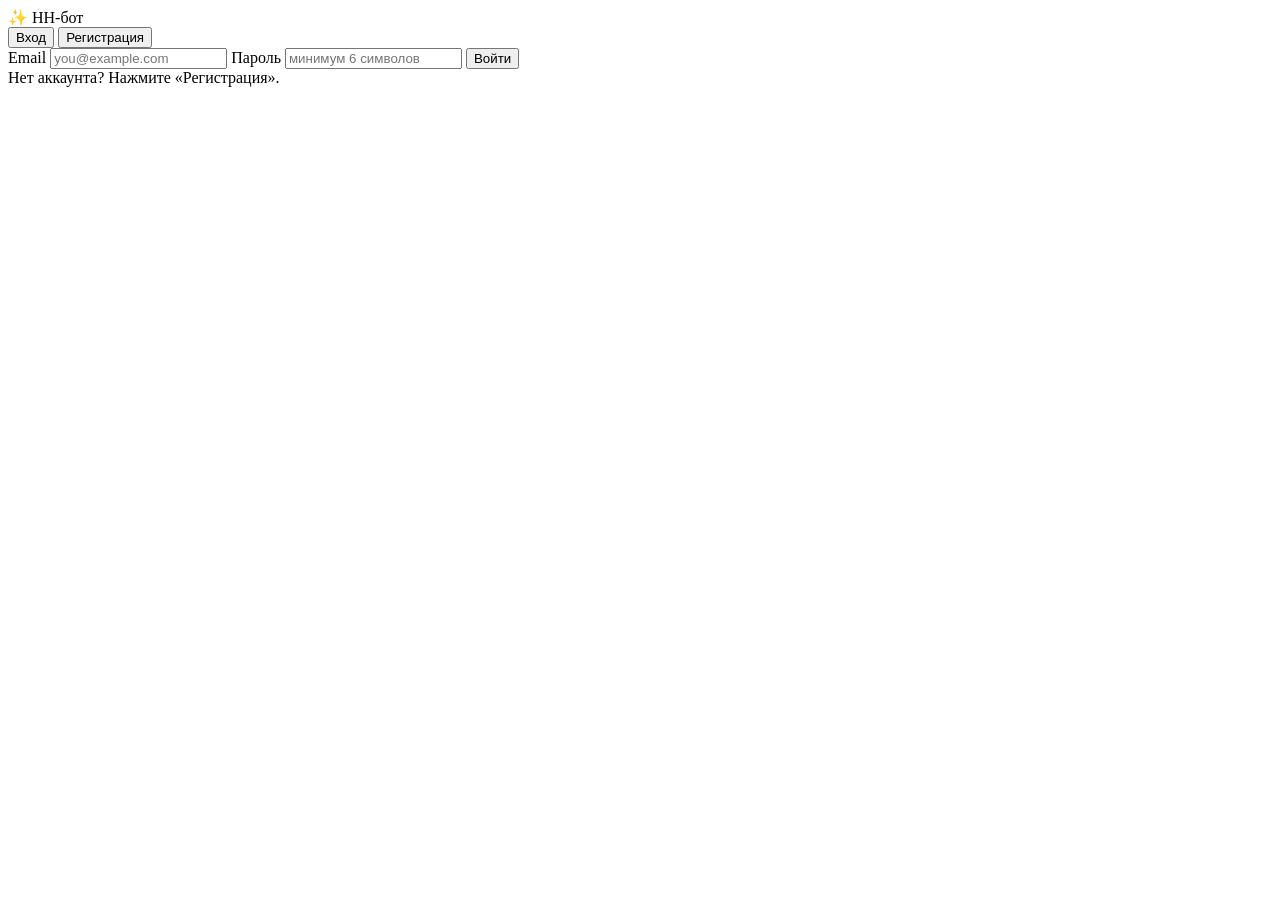
==== web/static/login.html @ 1d563ded "M3c: UI входа (login.html + auth.js) и интеграция токена - web/static/login.html: страница входа/рег" ====
<!DOCTYPE html>
<html lang="ru">
<head>
  <meta charset="UTF-8">
  <meta name="viewport" content="width=device-width, initial-scale=1.0">
  <title>HH-бот — вход</title>
  <link rel="stylesheet" href="/static/style.css">
</head>
<body>
  <div class="auth-wrap">
    <div class="auth-card">
      <div class="brand auth-brand">✨ HH-бот</div>
      <div class="auth-tabs">
        <button id="tab-login" class="auth-tab active">Вход</button>
        <button id="tab-register" class="auth-tab">Регистрация</button>
      </div>

      <form id="auth-form" class="auth-form" autocomplete="on">
        <label>Email</label>
        <input id="email" type="email" required autocomplete="username" placeholder="you@example.com">

        <label>Пароль</label>
        <input id="password" type="password" required autocomplete="current-password"
               placeholder="минимум 6 символов" minlength="6">

        <div id="auth-error" class="auth-error" style="display:none"></div>

        <button id="auth-submit" class="btn accent auth-submit" type="submit">Войти</button>
      </form>

      <div class="auth-hint" id="auth-hint">Нет аккаунта? Нажмите «Регистрация».</div>
    </div>
  </div>

  <script src="/static/auth.js"></script>
  <script>
    "use strict";
    // Если уже авторизован — сразу в приложение.
    if (getToken()) location.href = "/";

    let mode = "login"; // login | register
    const $ = (id) => document.getElementById(id);
    const errBox = $("auth-error");

    function setMode(m) {
      mode = m;
      $("tab-login").classList.toggle("active", m === "login");
      $("tab-register").classList.toggle("active", m === "register");
      $("auth-submit").textContent = m === "login" ? "Войти" : "Создать аккаунт";
      $("password").autocomplete = m === "login" ? "current-password" : "new-password";
      $("auth-hint").textContent = m === "login"
        ? "Нет аккаунта? Нажмите «Регистрация»."
        : "Уже есть аккаунт? Нажмите «Вход».";
      errBox.style.display = "none";
    }

    $("tab-login").onclick = () => setMode("login");
    $("tab-register").onclick = () => setMode("register");

    $("auth-form").addEventListener("submit", async (e) => {
      e.preventDefault();
      errBox.style.display = "none";
      const email = $("email").value.trim();
      const password = $("password").value;
      const path = mode === "login" ? "/auth/login" : "/auth/register";
      try {
        const r = await fetch(path, {
          method: "POST",
          headers: { "Content-Type": "application/json" },
          body: JSON.stringify({ email, password }),
        });
        const data = await r.json();
        if (!r.ok) {
          errBox.textContent = data.error || "Не удалось войти. Проверьте данные.";
          errBox.style.display = "block";
          return;
        }
        setToken(data.token);
        location.href = "/";
      } catch (err) {
        errBox.textContent = "Сервер недоступен. Повторите позже.";
        errBox.style.display = "block";
      }
    });
  </script>
</body>
</html>
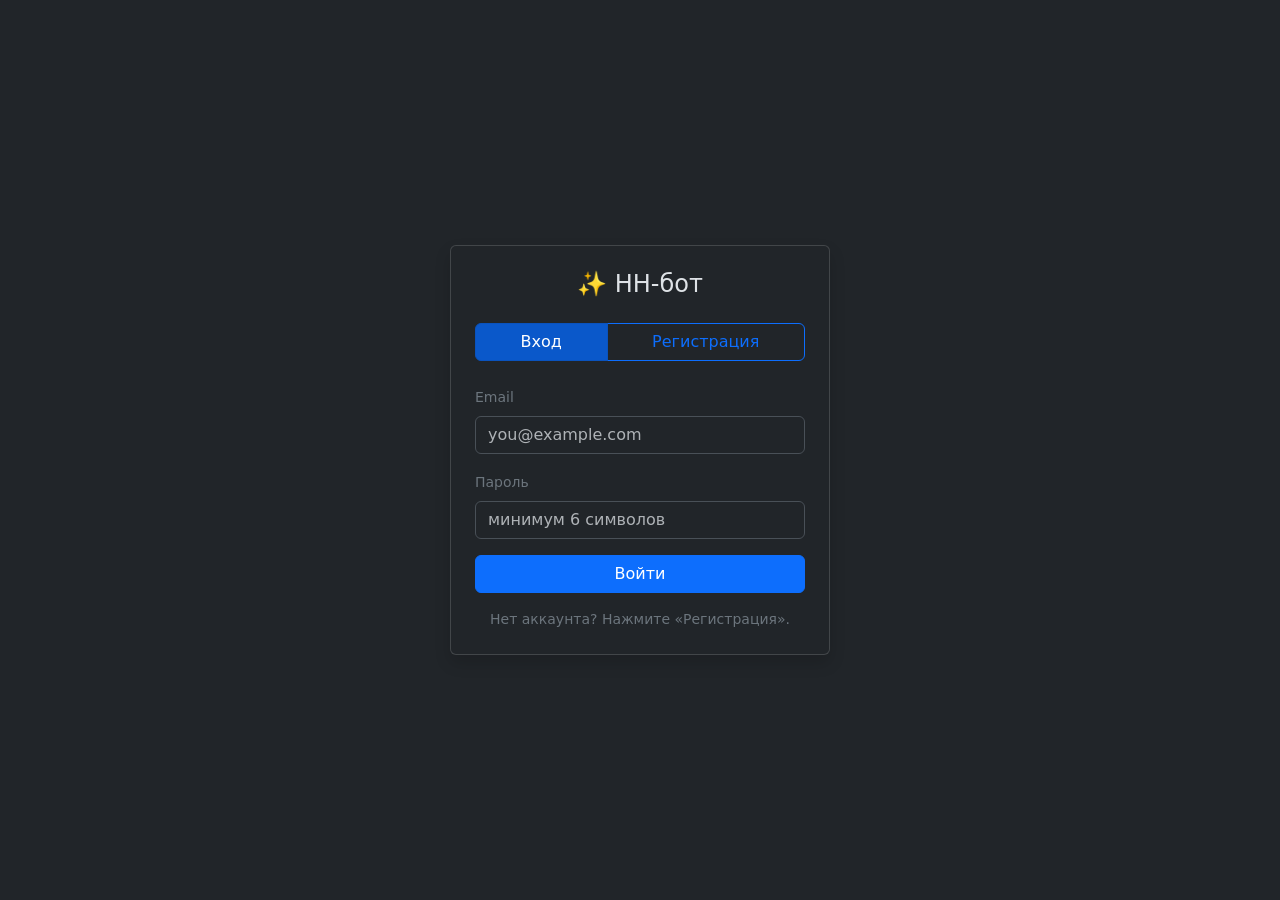
==== commit 9df7b2ba: "ui: Bootstrap 5 (тёмная тема) + Chart.js на дашборде Редизайн фронтенда на Bootstrap; ядро/логика не" ====
--- a/web/static/login.html
+++ b/web/static/login.html
@@ -1,34 +1,37 @@
 <!DOCTYPE html>
-<html lang="ru">
+<html lang="ru" data-bs-theme="dark">
 <head>
   <meta charset="UTF-8">
   <meta name="viewport" content="width=device-width, initial-scale=1.0">
   <title>HH-бот — вход</title>
+  <link href="https://cdn.jsdelivr.net/npm/bootstrap@5.3.3/dist/css/bootstrap.min.css" rel="stylesheet">
   <link rel="stylesheet" href="/static/style.css">
 </head>
 <body>
-  <div class="auth-wrap">
-    <div class="auth-card">
-      <div class="brand auth-brand">✨ HH-бот</div>
-      <div class="auth-tabs">
-        <button id="tab-login" class="auth-tab active">Вход</button>
-        <button id="tab-register" class="auth-tab">Регистрация</button>
+  <div class="d-flex align-items-center justify-content-center min-vh-100 p-3">
+    <div class="card shadow" style="width:100%;max-width:380px">
+      <div class="card-body p-4">
+        <div class="h4 text-center mb-4">✨ HH-бот</div>
+        <div class="btn-group w-100 mb-4" role="group">
+          <button id="tab-login" type="button" class="btn btn-primary active">Вход</button>
+          <button id="tab-register" type="button" class="btn btn-outline-primary">Регистрация</button>
+        </div>
+
+        <form id="auth-form" autocomplete="on">
+          <label class="form-label small text-secondary">Email</label>
+          <input id="email" class="form-control mb-3" type="email" required autocomplete="username" placeholder="you@example.com">
+
+          <label class="form-label small text-secondary">Пароль</label>
+          <input id="password" class="form-control mb-3" type="password" required autocomplete="current-password"
+                 placeholder="минимум 6 символов" minlength="6">
+
+          <div id="auth-error" class="alert alert-danger py-2 small" style="display:none"></div>
+
+          <button id="auth-submit" class="btn btn-primary w-100" type="submit">Войти</button>
+        </form>
+
+        <div class="text-center text-secondary small mt-3" id="auth-hint">Нет аккаунта? Нажмите «Регистрация».</div>
       </div>
-
-      <form id="auth-form" class="auth-form" autocomplete="on">
-        <label>Email</label>
-        <input id="email" type="email" required autocomplete="username" placeholder="you@example.com">
-
-        <label>Пароль</label>
-        <input id="password" type="password" required autocomplete="current-password"
-               placeholder="минимум 6 символов" minlength="6">
-
-        <div id="auth-error" class="auth-error" style="display:none"></div>
-
-        <button id="auth-submit" class="btn accent auth-submit" type="submit">Войти</button>
-      </form>
-
-      <div class="auth-hint" id="auth-hint">Нет аккаунта? Нажмите «Регистрация».</div>
     </div>
   </div>
 
@@ -44,8 +47,9 @@
 
     function setMode(m) {
       mode = m;
-      $("tab-login").classList.toggle("active", m === "login");
-      $("tab-register").classList.toggle("active", m === "register");
+      // Активная вкладка: заливаем, неактивную — контурной.
+      $("tab-login").className = "btn " + (m === "login" ? "btn-primary active" : "btn-outline-primary");
+      $("tab-register").className = "btn " + (m === "register" ? "btn-primary active" : "btn-outline-primary");
       $("auth-submit").textContent = m === "login" ? "Войти" : "Создать аккаунт";
       $("password").autocomplete = m === "login" ? "current-password" : "new-password";
       $("auth-hint").textContent = m === "login"
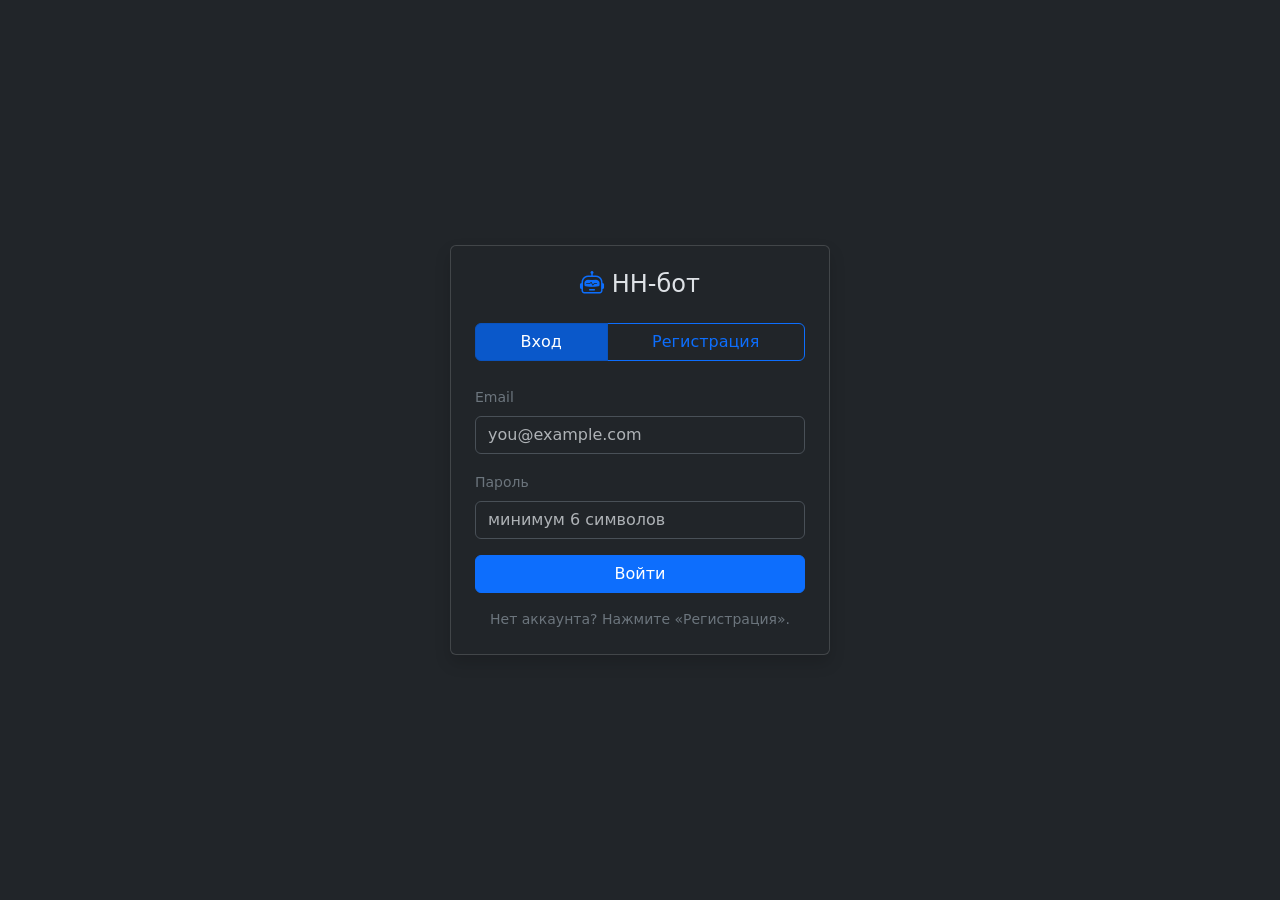
==== commit 33f6a664: "ui: иконки Bootstrap Icons вместо эмодзи + график откликов по дням - Bootstrap Icons (CDN) на index/" ====
--- a/web/static/login.html
+++ b/web/static/login.html
@@ -5,13 +5,14 @@
   <meta name="viewport" content="width=device-width, initial-scale=1.0">
   <title>HH-бот — вход</title>
   <link href="https://cdn.jsdelivr.net/npm/bootstrap@5.3.3/dist/css/bootstrap.min.css" rel="stylesheet">
+  <link href="https://cdn.jsdelivr.net/npm/bootstrap-icons@1.11.3/font/bootstrap-icons.min.css" rel="stylesheet">
   <link rel="stylesheet" href="/static/style.css">
 </head>
 <body>
   <div class="d-flex align-items-center justify-content-center min-vh-100 p-3">
     <div class="card shadow" style="width:100%;max-width:380px">
       <div class="card-body p-4">
-        <div class="h4 text-center mb-4">✨ HH-бот</div>
+        <div class="h4 text-center mb-4"><i class="bi bi-robot text-primary"></i> HH-бот</div>
         <div class="btn-group w-100 mb-4" role="group">
           <button id="tab-login" type="button" class="btn btn-primary active">Вход</button>
           <button id="tab-register" type="button" class="btn btn-outline-primary">Регистрация</button>
